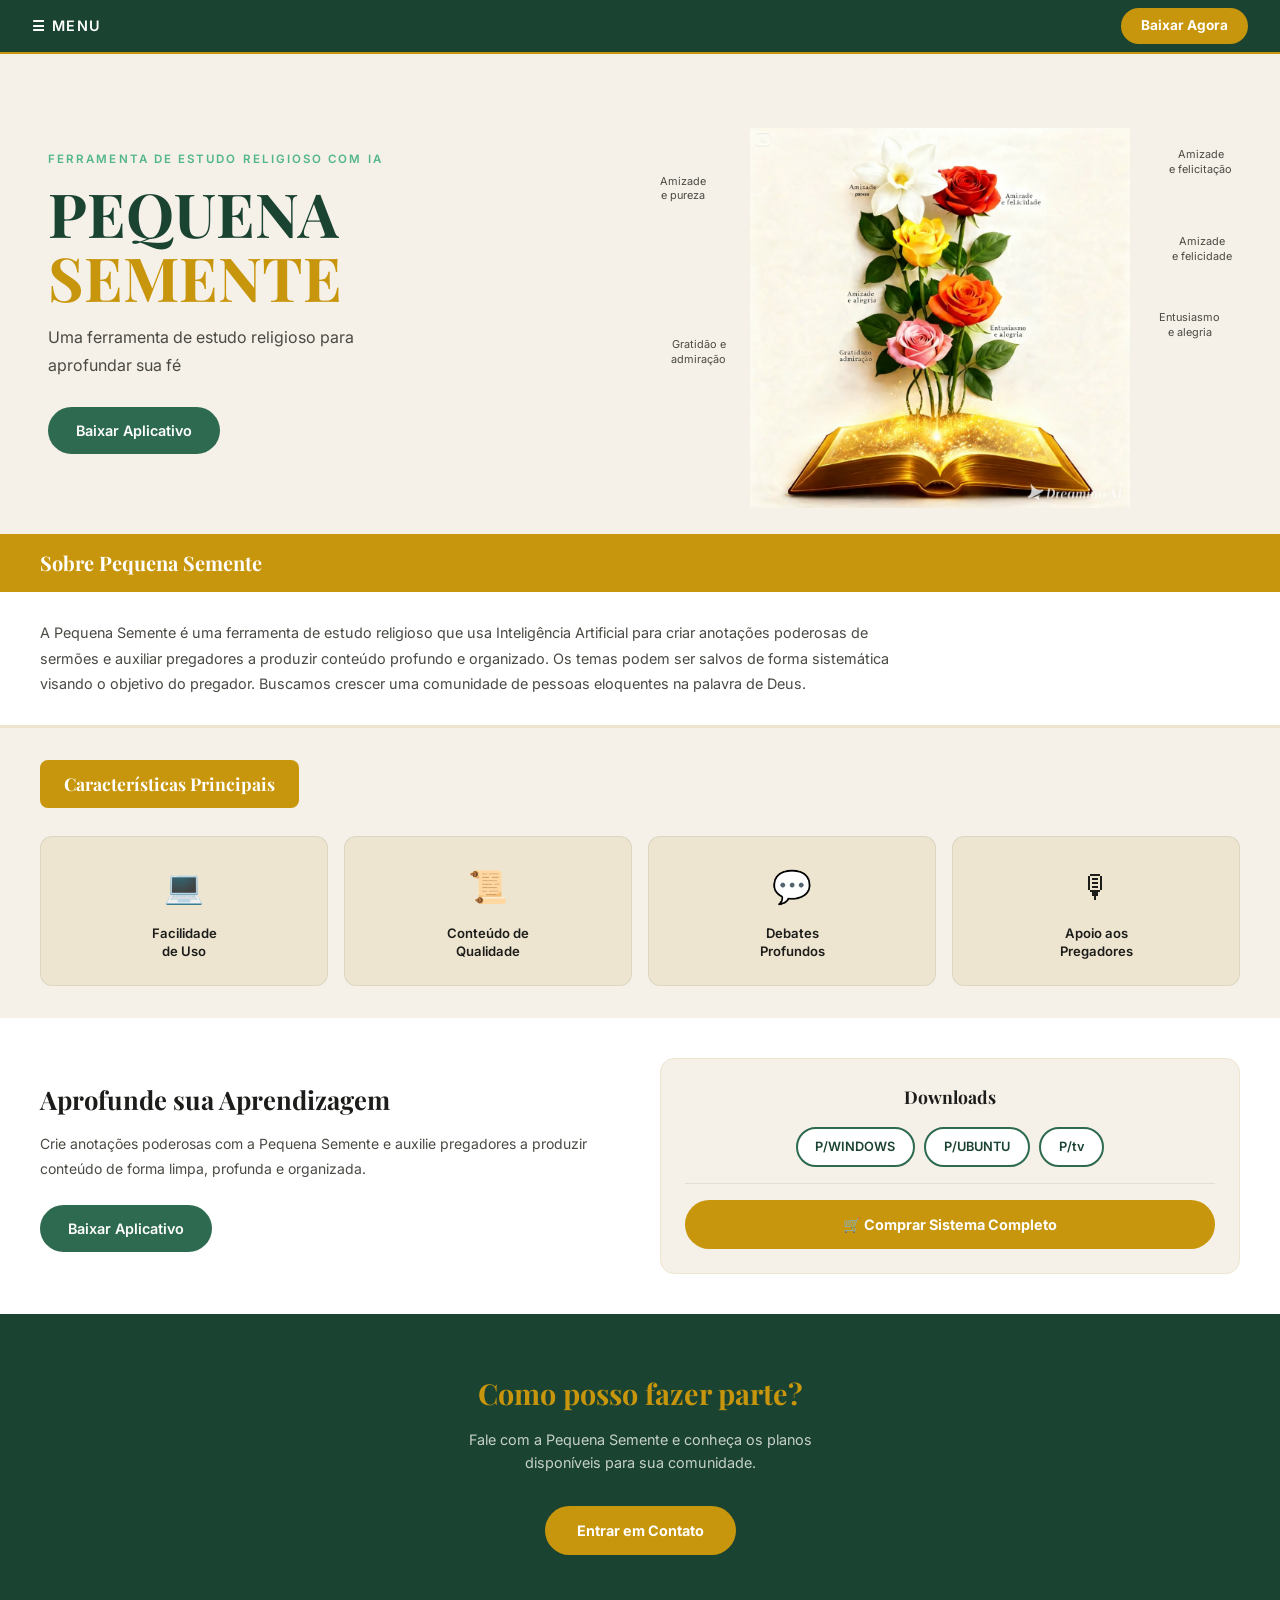
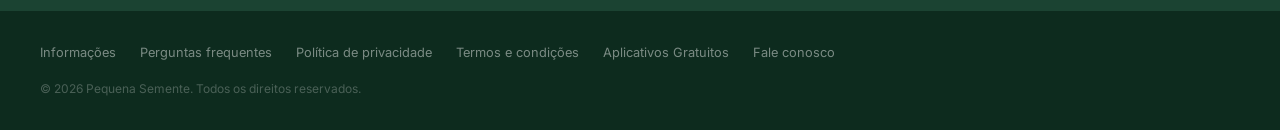
==== index.html @ f8ae84b0 "site feito 01" ====
<!DOCTYPE html>
<html lang="pt-BR">
<head>
<meta charset="UTF-8">
<meta name="viewport" content="width=device-width, initial-scale=1.0">
<title>Pequena Semente</title>
<link href="https://fonts.googleapis.com/css2?family=Playfair+Display:wght@700&family=Inter:wght@400;500;600&display=swap" rel="stylesheet">
<link rel="stylesheet" href="style.css">
</head>
<body>

<nav>
  <div class="nav-menu">☰ MENU</div>
  <a href="#downloads" class="nav-cta">Baixar Agora</a>
</nav>

<section class="hero">
  <div class="hero-text">
    <p class="eyebrow">Ferramenta de Estudo Religioso com IA</p>
    <h1>PEQUENA<br><span class="dourado">SEMENTE</span></h1>
    <p class="hero-desc">Uma ferramenta de estudo religioso para aprofundar sua fé</p>
    <a href="#downloads" class="btn-verde">Baixar Aplicativo</a>
  </div>
  <div class="hero-img">
    <span class="label lf1">Amizade<br>e pureza</span>
    <span class="label lf2">Amizade<br>e felicitação</span>
    <span class="label lf3">Amizade<br>e felicidade</span>
    <span class="label lf4">Gratidão e<br>admiração</span>
    <span class="label lf5">Entusiasmo<br>e alegria</span>
    <img src="flores.png" alt="Livro dourado com flores">
  </div>
</section>

<section class="sobre">
  <div class="sobre-header">
    <h2>Sobre Pequena Semente</h2>
  </div>
  <div class="sobre-body">
    <p>A Pequena Semente é uma ferramenta de estudo religioso que usa Inteligência Artificial para criar anotações poderosas de sermões e auxiliar pregadores a produzir conteúdo profundo e organizado. Os temas podem ser salvos de forma sistemática visando o objetivo do pregador. Buscamos crescer uma comunidade de pessoas eloquentes na palavra de Deus.</p>
  </div>
</section>

<section class="caracteristicas">
  <div class="caract-header">
    <h2>Características Principais</h2>
  </div>
  <div class="cards">
    <div class="card">
      <div class="card-icon">💻</div>
      <p>Facilidade<br>de Uso</p>
    </div>
    <div class="card">
      <div class="card-icon">📜</div>
      <p>Conteúdo de<br>Qualidade</p>
    </div>
    <div class="card">
      <div class="card-icon">💬</div>
      <p>Debates<br>Profundos</p>
    </div>
    <div class="card">
      <div class="card-icon">🎙</div>
      <p>Apoio aos<br>Pregadores</p>
    </div>
  </div>
</section>

<section class="aprof">
  <div class="aprof-esq">
    <h2>Aprofunde sua Aprendizagem</h2>
    <p>Crie anotações poderosas com a Pequena Semente e auxilie pregadores a produzir conteúdo de forma limpa, profunda e organizada.</p>
    <a href="#downloads" class="btn-verde">Baixar Aplicativo</a>
  </div>
  <div class="downloads-box" id="downloads">
    <h3>Downloads</h3>
    <div class="btn-group">
      <a href="#" class="dl-btn">P/WINDOWS</a>
      <a href="#" class="dl-btn">P/UBUNTU</a>
      <a href="#" class="dl-btn">P/tv</a>
    </div>
    <div class="compra-wrap">
      <a href="#" class="btn-compra">🛒 Comprar Sistema Completo</a>
    </div>
  </div>
</section>

<section class="cta-final">
  <h2>Como posso fazer parte?</h2>
  <p>Fale com a Pequena Semente e conheça os planos disponíveis para sua comunidade.</p>
  <a href="#" class="btn-dourado">Entrar em Contato</a>
</section>

<footer>
  <div class="footer-links">
    <a href="#">Informações</a>
    <a href="#">Perguntas frequentes</a>
    <a href="#">Política de privacidade</a>
    <a href="#">Termos e condições</a>
    <a href="#">Aplicativos Gratuitos</a>
    <a href="#">Fale conosco</a>
  </div>
  <p class="footer-copy">© 2026 Pequena Semente. Todos os direitos reservados.</p>
</footer>

</body>
</html>
---- style.css ----
/* ── RESET ── */
*, *::before, *::after { box-sizing: border-box; margin: 0; padding: 0; }

/* ── VARIÁVEIS ── */
:root {
  --verde:       #1B4332;
  --verde-med:   #2D6A4F;
  --verde-claro: #52B788;
  --dourado:     #C8960C;
  --dourado-btn: #B8860B;
  --creme:       #F5F0E8;
  --creme2:      #EDE5D0;
  --texto:       #1C1C1A;
  --texto2:      #4A4A44;
  --branco:      #FFFFFF;
}

body {
  font-family: 'Inter', sans-serif;
  background: var(--creme);
  color: var(--texto);
  line-height: 1.6;
}

/* ── NAV ── */
nav {
  background: var(--verde);
  height: 54px;
  display: flex;
  align-items: center;
  justify-content: space-between;
  padding: 0 2rem;
  position: sticky;
  top: 0;
  z-index: 100;
  border-bottom: 2px solid var(--dourado);
}

.nav-menu {
  color: #fff;
  font-size: 0.9rem;
  font-weight: 600;
  letter-spacing: 0.1em;
  cursor: pointer;
}

.nav-cta {
  background: var(--dourado);
  color: #fff;
  font-weight: 700;
  font-size: 0.85rem;
  padding: 0.45rem 1.25rem;
  border-radius: 999px;
  text-decoration: none;
  transition: background 0.2s;
}

.nav-cta:hover { background: var(--dourado-btn); }

/* ── HERO ── */
.hero {
  display: grid;
  grid-template-columns: 1fr 1fr;
  align-items: center;
  padding: 3rem 3rem 0;
  background: var(--creme);
  gap: 1rem;
  min-height: 480px;
}

.hero-text { padding-bottom: 2rem; }

.eyebrow {
  font-size: 0.72rem;
  letter-spacing: 0.18em;
  text-transform: uppercase;
  color: var(--verde-claro);
  font-weight: 600;
  margin-bottom: 0.75rem;
}

h1 {
  font-family: 'Playfair Display', serif;
  font-size: clamp(2.5rem, 5vw, 3.8rem);
  line-height: 1.05;
  color: var(--verde);
}

h1 .dourado { color: var(--dourado); }

.hero-desc {
  font-size: 1rem;
  color: var(--texto2);
  margin: 1rem 0 1.75rem;
  max-width: 320px;
  line-height: 1.7;
}

/* ── HERO IMAGEM ── */
.hero-img {
  position: relative;
  display: flex;
  justify-content: center;
  align-items: flex-end;
}

.hero-img img {
  width: 100%;
  max-width: 380px;
  object-fit: contain;
  display: block;
}

/* Labels das flores */
.label {
  position: absolute;
  font-size: 0.68rem;
  color: var(--texto2);
  line-height: 1.35;
  text-align: center;
  pointer-events: none;
}

.lf1 { top: 12%;  left: 2%; }
.lf2 { top: 5%;   right: 0%; }
.lf3 { top: 28%;  right: 0%; }
.lf4 { top: 55%;  left: 4%; }
.lf5 { top: 48%;  right: 2%; }

/* ── BOTÕES ── */
.btn-verde {
  background: var(--verde-med);
  color: #fff;
  border: none;
  border-radius: 999px;
  padding: 0.75rem 1.75rem;
  font-size: 0.9rem;
  font-weight: 600;
  cursor: pointer;
  text-decoration: none;
  display: inline-block;
  transition: background 0.2s, transform 0.15s;
}

.btn-verde:hover {
  background: var(--verde);
  transform: translateY(-1px);
}

.btn-dourado {
  background: var(--dourado);
  color: #fff;
  border: none;
  border-radius: 999px;
  padding: 0.8rem 2rem;
  font-size: 0.9rem;
  font-weight: 700;
  cursor: pointer;
  text-decoration: none;
  display: inline-block;
  transition: background 0.2s;
}

.btn-dourado:hover { background: var(--dourado-btn); }

/* ── SOBRE ── */
.sobre { margin-top: 0; }

.sobre-header {
  background: var(--dourado);
  padding: 0.8rem 2.5rem;
}

.sobre-header h2 {
  font-family: 'Playfair Display', serif;
  color: #fff;
  font-size: 1.25rem;
}

.sobre-body {
  background: var(--branco);
  padding: 1.75rem 2.5rem;
  border-bottom: 3px solid var(--creme2);
}

.sobre-body p {
  font-size: 0.9rem;
  color: var(--texto2);
  line-height: 1.8;
  max-width: 860px;
}

/* ── CARACTERÍSTICAS ── */
.caracteristicas {
  background: var(--creme);
  padding: 2rem 2.5rem;
}

.caract-header {
  background: var(--dourado);
  border-radius: 8px;
  padding: 0.6rem 1.5rem;
  display: inline-block;
  margin-bottom: 1.75rem;
}

.caract-header h2 {
  font-family: 'Playfair Display', serif;
  color: #fff;
  font-size: 1.1rem;
}

.cards {
  display: grid;
  grid-template-columns: repeat(4, 1fr);
  gap: 1rem;
}

.card {
  background: var(--creme2);
  border: 1px solid rgba(0,0,0,0.07);
  border-radius: 12px;
  padding: 1.5rem 1rem;
  text-align: center;
  transition: transform 0.2s, box-shadow 0.2s;
}

.card:hover {
  transform: translateY(-4px);
  box-shadow: 0 8px 24px rgba(27,67,50,0.1);
}

.card-icon {
  font-size: 2rem;
  margin-bottom: 0.75rem;
}

.card p {
  font-size: 0.82rem;
  font-weight: 600;
  color: var(--texto);
  line-height: 1.4;
}

/* ── APROFUNDE + DOWNLOADS ── */
.aprof {
  background: var(--branco);
  padding: 2.5rem 2.5rem;
  display: grid;
  grid-template-columns: 1fr 1fr;
  gap: 2.5rem;
  align-items: center;
}

.aprof h2 {
  font-family: 'Playfair Display', serif;
  font-size: 1.6rem;
  color: var(--texto);
  margin-bottom: 0.75rem;
}

.aprof-esq p {
  font-size: 0.875rem;
  color: var(--texto2);
  margin-bottom: 1.5rem;
  line-height: 1.75;
}

.downloads-box {
  background: var(--creme);
  border-radius: 14px;
  padding: 1.5rem;
  border: 1px solid var(--creme2);
  text-align: center;
}

.downloads-box h3 {
  font-family: 'Playfair Display', serif;
  font-size: 1.1rem;
  color: var(--texto);
  margin-bottom: 1rem;
}

.btn-group {
  display: flex;
  flex-wrap: wrap;
  gap: 0.6rem;
  justify-content: center;
}

.dl-btn {
  border: 2px solid var(--verde-med);
  color: var(--verde);
  background: var(--branco);
  border-radius: 999px;
  padding: 0.5rem 1.1rem;
  font-size: 0.8rem;
  font-weight: 600;
  cursor: pointer;
  text-decoration: none;
  transition: background 0.15s, color 0.15s;
}

.dl-btn:hover {
  background: var(--verde);
  color: #fff;
}

.compra-wrap {
  margin-top: 1rem;
  padding-top: 1rem;
  border-top: 1px solid rgba(0,0,0,0.08);
}

.btn-compra {
  display: block;
  width: 100%;
  text-align: center;
  background: var(--dourado);
  color: #fff;
  font-weight: 700;
  font-size: 0.9rem;
  padding: 0.8rem 1rem;
  border-radius: 999px;
  text-decoration: none;
  transition: background 0.2s, transform 0.15s;
}

.btn-compra:hover {
  background: var(--dourado-btn);
  transform: translateY(-1px);
}

/* ── CTA FINAL ── */
.cta-final {
  background: var(--verde);
  padding: 3.5rem 2.5rem;
  text-align: center;
}

.cta-final h2 {
  font-family: 'Playfair Display', serif;
  color: var(--dourado);
  font-size: 1.8rem;
  margin-bottom: 0.75rem;
}

.cta-final p {
  color: rgba(255,255,255,0.75);
  font-size: 0.9rem;
  max-width: 400px;
  margin: 0 auto 2rem;
}

/* ── FOOTER ── */
footer {
  background: #0D2B1E;
  padding: 2rem 2.5rem;
  color: rgba(255,255,255,0.45);
}

.footer-links {
  display: flex;
  flex-wrap: wrap;
  gap: 0.5rem 1.5rem;
  margin-bottom: 1rem;
}

.footer-links a {
  color: rgba(255,255,255,0.45);
  text-decoration: none;
  font-size: 0.8rem;
  transition: color 0.15s;
}

.footer-links a:hover { color: var(--dourado); }

.footer-copy {
  font-size: 0.75rem;
  color: rgba(255,255,255,0.25);
}

/* ── RESPONSIVO ── */
@media (max-width: 768px) {
  .hero {
    grid-template-columns: 1fr;
    padding: 2rem 1.5rem 0;
    min-height: auto;
  }

  .hero-img { margin-top: 1.5rem; }
  .label { display: none; }

  .cards { grid-template-columns: repeat(2, 1fr); }

  .aprof {
    grid-template-columns: 1fr;
    padding: 2rem 1.5rem;
  }

  .sobre-header,
  .sobre-body,
  .caracteristicas,
  .cta-final,
  footer { padding-left: 1.5rem; padding-right: 1.5rem; }
}
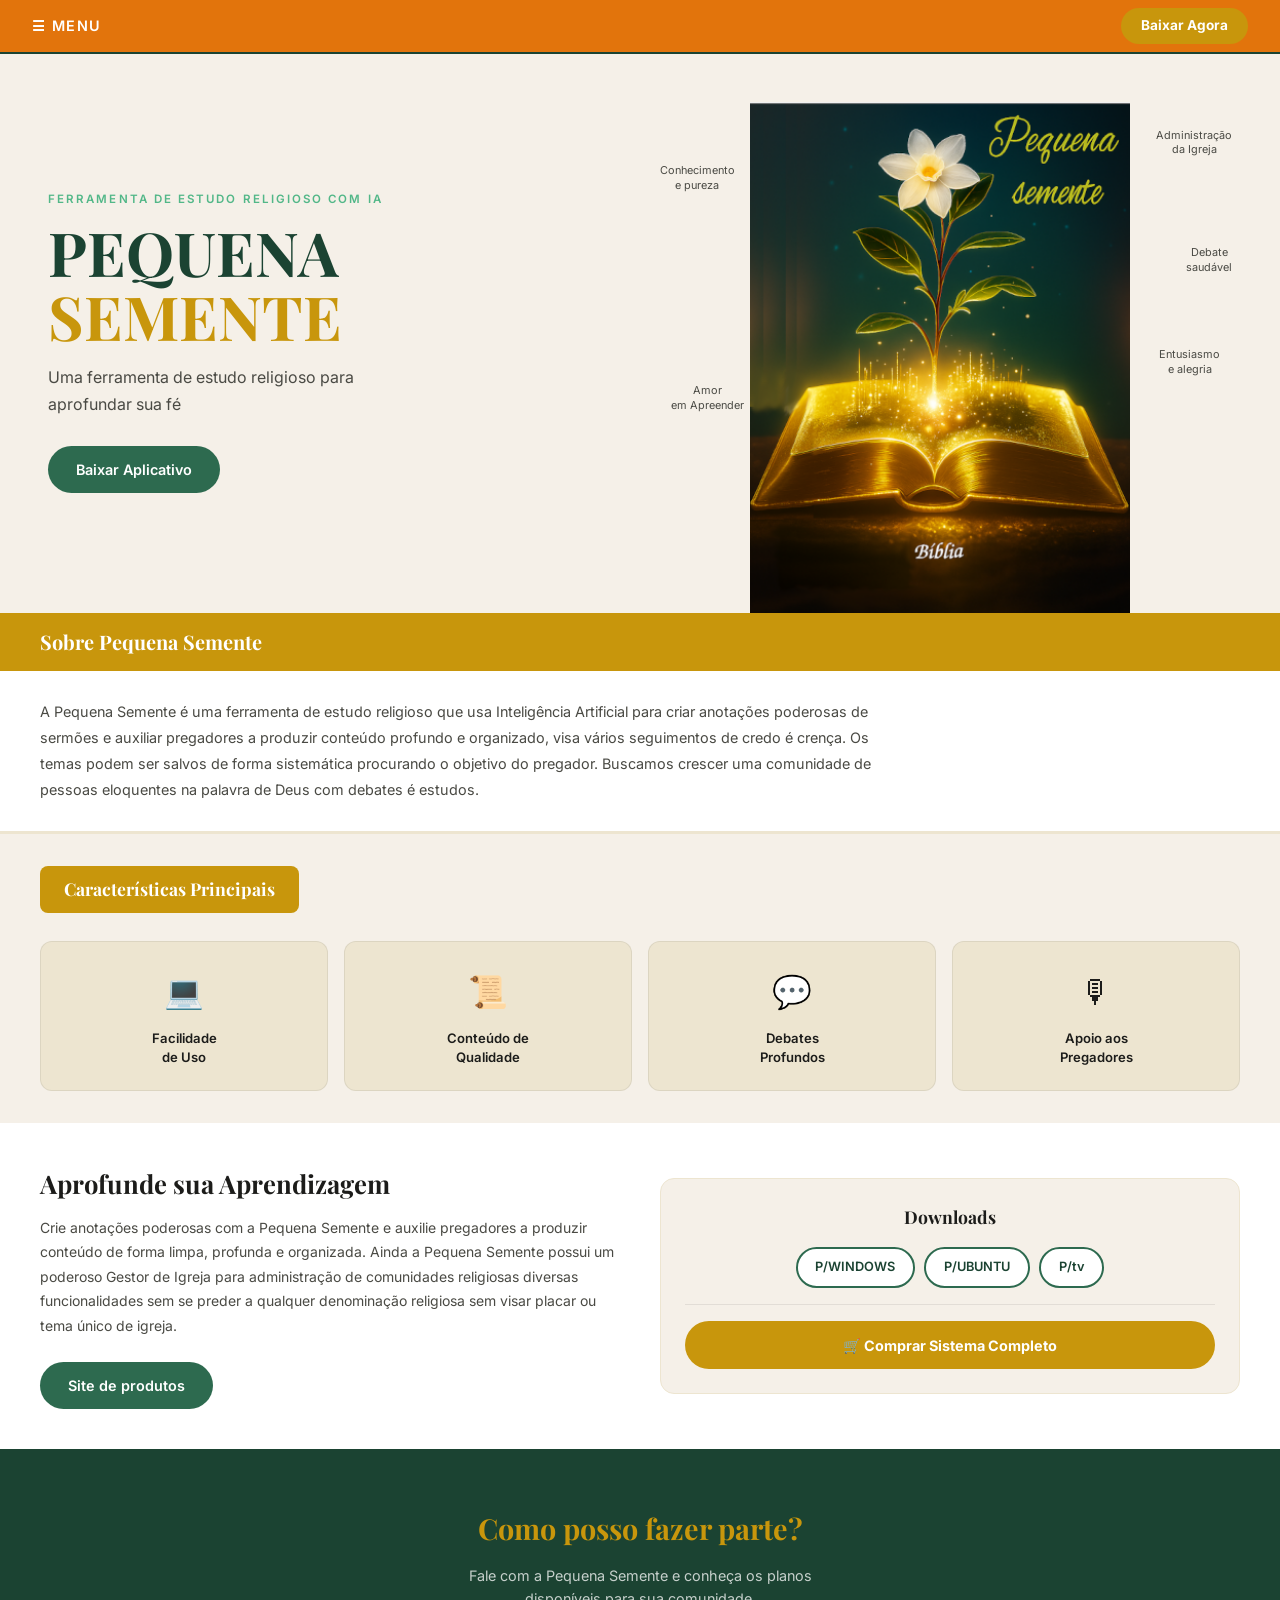
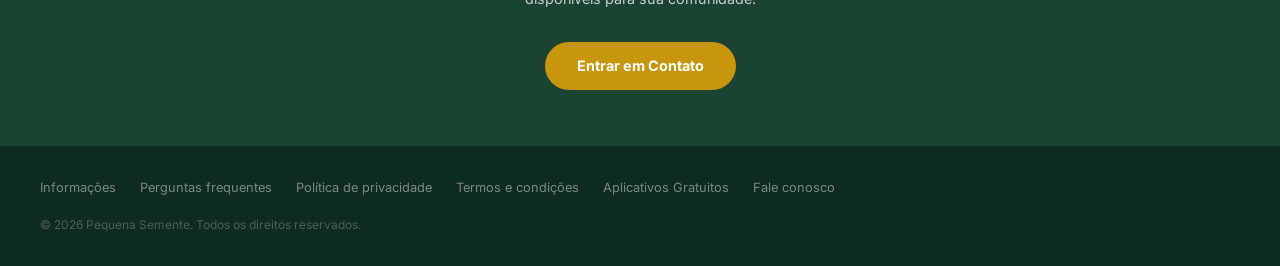
==== commit e26f0b12: "feito correção nos textos e troca da imagem" ====
--- a/index.html
+++ b/index.html
@@ -22,12 +22,12 @@
     <a href="#downloads" class="btn-verde">Baixar Aplicativo</a>
   </div>
   <div class="hero-img">
-    <span class="label lf1">Amizade<br>e pureza</span>
-    <span class="label lf2">Amizade<br>e felicitação</span>
-    <span class="label lf3">Amizade<br>e felicidade</span>
-    <span class="label lf4">Gratidão e<br>admiração</span>
+    <span class="label lf1">Conhecimento<br>e pureza</span>
+    <span class="label lf2">Administração<br>da Igreja</span>
+    <span class="label lf3">Debate<br>saudável</span>
+    <span class="label lf4">Amor<br>em Apreender</span>
     <span class="label lf5">Entusiasmo<br>e alegria</span>
-    <img src="flores.png" alt="Livro dourado com flores">
+    <img src="flores02.png" alt="Livro dourado com flores">
   </div>
 </section>
 
@@ -36,7 +36,7 @@
     <h2>Sobre Pequena Semente</h2>
   </div>
   <div class="sobre-body">
-    <p>A Pequena Semente é uma ferramenta de estudo religioso que usa Inteligência Artificial para criar anotações poderosas de sermões e auxiliar pregadores a produzir conteúdo profundo e organizado. Os temas podem ser salvos de forma sistemática visando o objetivo do pregador. Buscamos crescer uma comunidade de pessoas eloquentes na palavra de Deus.</p>
+    <p>A Pequena Semente é uma ferramenta de estudo religioso que usa Inteligência Artificial para criar anotações poderosas de sermões e auxiliar pregadores a produzir conteúdo profundo e organizado, visa vários seguimentos de credo é crença. Os temas podem ser salvos de forma sistemática procurando o objetivo do pregador. Buscamos crescer uma comunidade de pessoas eloquentes na palavra de Deus com debates é estudos.</p>
   </div>
 </section>
 
@@ -67,8 +67,8 @@
 <section class="aprof">
   <div class="aprof-esq">
     <h2>Aprofunde sua Aprendizagem</h2>
-    <p>Crie anotações poderosas com a Pequena Semente e auxilie pregadores a produzir conteúdo de forma limpa, profunda e organizada.</p>
-    <a href="#downloads" class="btn-verde">Baixar Aplicativo</a>
+    <p>Crie anotações poderosas com a Pequena Semente e auxilie pregadores a produzir conteúdo de forma limpa, profunda e organizada. Ainda a Pequena Semente possui um poderoso  Gestor de Igreja para administração de comunidades religiosas diversas funcionalidades sem se preder a qualquer denominação religiosa sem visar placar ou tema único de igreja.</p>
+    <a href="#downloads" class="btn-verde">Site de produtos</a>
   </div>
   <div class="downloads-box" id="downloads">
     <h3>Downloads</h3>
--- a/style.css
+++ b/style.css
@@ -4,6 +4,7 @@
 /* ── VARIÁVEIS ── */
 :root {
   --verde:       #1B4332;
+  --orange:      #e2740c;
   --verde-med:   #2D6A4F;
   --verde-claro: #52B788;
   --dourado:     #C8960C;
@@ -24,7 +25,7 @@
 
 /* ── NAV ── */
 nav {
-  background: var(--verde);
+  background: var(--orange);
   height: 54px;
   display: flex;
   align-items: center;
@@ -33,7 +34,7 @@
   position: sticky;
   top: 0;
   z-index: 100;
-  border-bottom: 2px solid var(--dourado);
+  border-bottom: 2px solid var(--verde);
 }
 
 .nav-menu {
@@ -84,6 +85,7 @@
   font-size: clamp(2.5rem, 5vw, 3.8rem);
   line-height: 1.05;
   color: var(--verde);
+  
 }
 
 h1 .dourado { color: var(--dourado); }
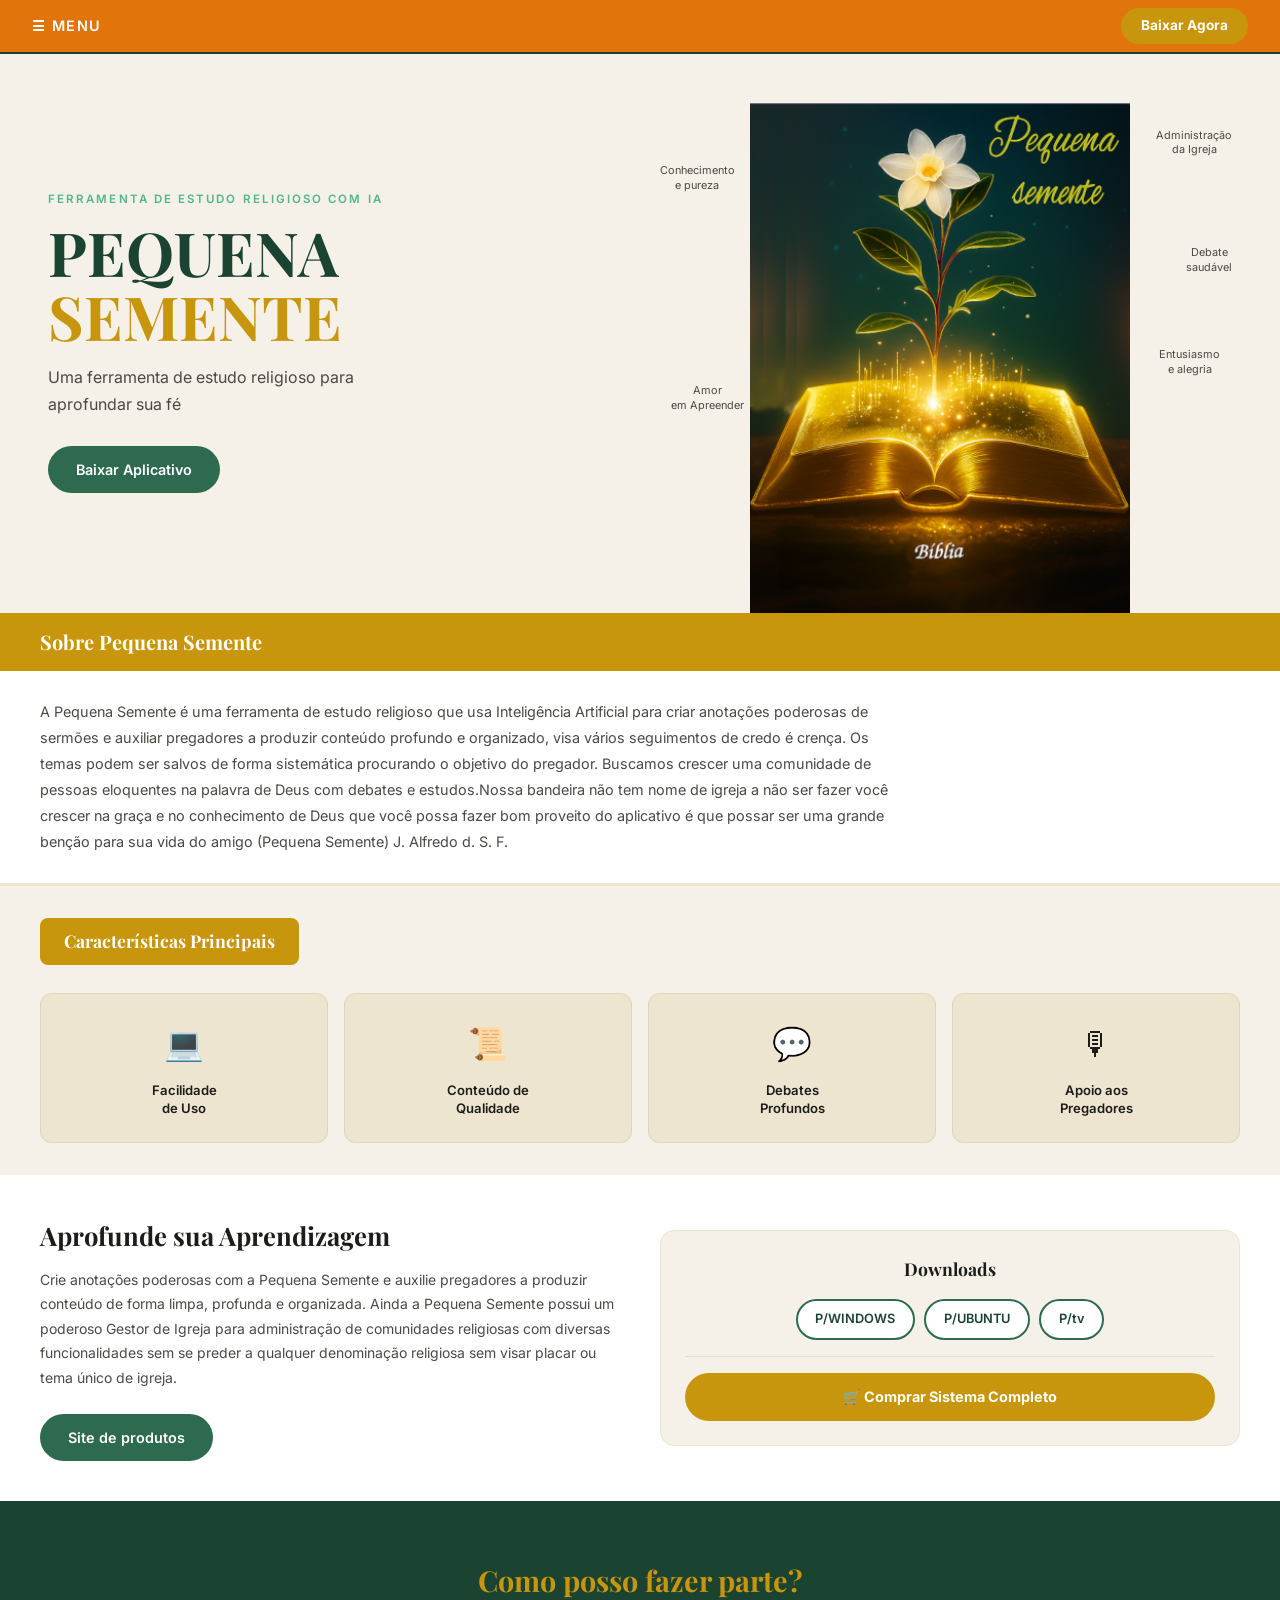
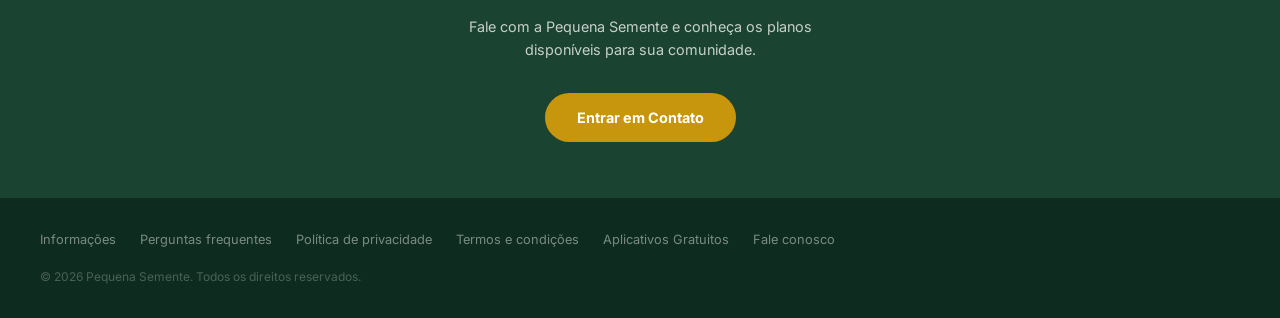
==== commit 3ec4e67f: "feito correção nos textos e troca da imagem" ====
--- a/index.html
+++ b/index.html
@@ -36,7 +36,7 @@
     <h2>Sobre Pequena Semente</h2>
   </div>
   <div class="sobre-body">
-    <p>A Pequena Semente é uma ferramenta de estudo religioso que usa Inteligência Artificial para criar anotações poderosas de sermões e auxiliar pregadores a produzir conteúdo profundo e organizado, visa vários seguimentos de credo é crença. Os temas podem ser salvos de forma sistemática procurando o objetivo do pregador. Buscamos crescer uma comunidade de pessoas eloquentes na palavra de Deus com debates é estudos.</p>
+    <p>A Pequena Semente é uma ferramenta de estudo religioso que usa Inteligência Artificial para criar anotações poderosas de sermões e auxiliar pregadores a produzir conteúdo profundo e organizado, visa vários seguimentos de credo é crença. Os temas podem ser salvos de forma sistemática procurando o objetivo do pregador. Buscamos crescer uma comunidade de pessoas eloquentes na palavra de Deus com debates e estudos.Nossa bandeira não tem nome de igreja a não ser fazer você crescer na graça e no conhecimento de Deus que você possa fazer bom proveito do aplicativo é que possar ser uma grande benção para sua vida do amigo (Pequena Semente) J. Alfredo d. S. F.</p>
   </div>
 </section>
 
@@ -67,7 +67,7 @@
 <section class="aprof">
   <div class="aprof-esq">
     <h2>Aprofunde sua Aprendizagem</h2>
-    <p>Crie anotações poderosas com a Pequena Semente e auxilie pregadores a produzir conteúdo de forma limpa, profunda e organizada. Ainda a Pequena Semente possui um poderoso  Gestor de Igreja para administração de comunidades religiosas diversas funcionalidades sem se preder a qualquer denominação religiosa sem visar placar ou tema único de igreja.</p>
+    <p>Crie anotações poderosas com a Pequena Semente e auxilie pregadores a produzir conteúdo de forma limpa, profunda e organizada. Ainda a Pequena Semente possui um poderoso  Gestor de Igreja para administração de comunidades religiosas com diversas funcionalidades sem se preder a qualquer denominação religiosa sem visar placar ou tema único de igreja.</p>
     <a href="#downloads" class="btn-verde">Site de produtos</a>
   </div>
   <div class="downloads-box" id="downloads">
